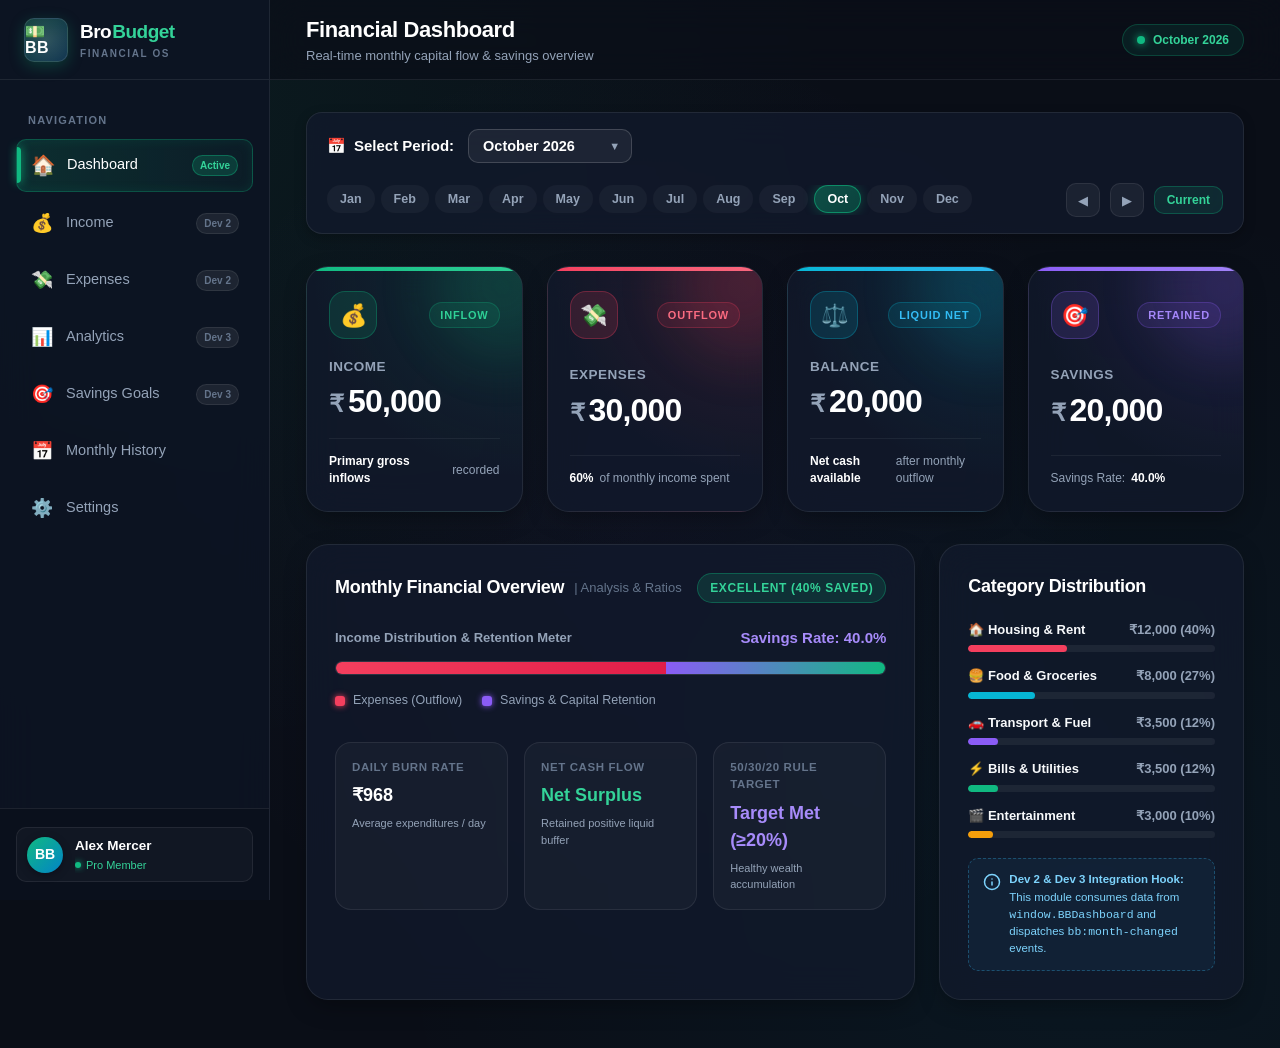
==== index.html @ 596a4ca4 "build BroBudget" ====
<!DOCTYPE html>
<html lang="en">
<head>
  <meta charset="UTF-8">
  <meta name="viewport" content="width=device-width, initial-scale=1.0">
  <meta name="description" content="BroBudget - Modern Personal Finance & Wealth Management Dashboard. Track income, expenditures, balance, and savings with elegance.">
  <title>BroBudget | Financial Dashboard & Overview</title>

  <!-- Favicon / App Icon -->
  <link rel="icon" type="image/svg+xml" href="assets/logo/bb-icon.svg">

  <!-- Core Dashboard Stylesheet -->
  <link rel="stylesheet" href="css/dashboard.css">
</head>
<body>

  <!-- Root Application Container -->
  <div class="bb-dashboard-app-container">

    <!-- Mobile Drawer Backdrop -->
    <div id="bb-sidebar-backdrop" class="bb-sidebar-backdrop" aria-hidden="true"></div>

    <!-- ====================================================================
         1. SIDEBAR NAVIGATION COMPONENT (bb-sidebar-)
         ==================================================================== -->
    <aside id="bb-sidebar" class="bb-sidebar-aside" aria-label="Main Navigation">
      
      <!-- Brand Header -->
      <div class="bb-sidebar-brand-header">
        <a href="#dashboard" class="bb-sidebar-brand-link" aria-label="BroBudget Home">
          <div class="bb-sidebar-brand-emblem">
            <span class="bb-sidebar-brand-icon-text">💵 BB</span>
          </div>
          <div class="bb-sidebar-brand-meta">
            <div class="bb-sidebar-brand-title">Bro<span>Budget</span></div>
            <div class="bb-sidebar-brand-subtitle">Financial OS</div>
          </div>
        </a>
      </div>

      <!-- Navigation Links -->
      <nav class="bb-sidebar-nav-container">
        <div class="bb-sidebar-nav-label">Navigation</div>
        
        <!-- 1. Dashboard (Active - Developer 1) -->
        <a href="#dashboard" class="bb-sidebar-nav-item bb-sidebar-active" aria-current="page">
          <div class="bb-sidebar-nav-item-left">
            <span class="bb-sidebar-nav-icon" aria-hidden="true">🏠</span>
            <span class="bb-sidebar-nav-text">Dashboard</span>
          </div>
          <span class="bb-sidebar-badge" style="background: rgba(16,185,129,0.2); color: #34d399; border-color: rgba(16,185,129,0.4);">Active</span>
        </a>

        <!-- 2. Income (Placeholder - Dev 2 Module) -->
        <a href="#income" class="bb-sidebar-nav-item" data-bb-module="Income Tracker" data-bb-dev="Developer 2">
          <div class="bb-sidebar-nav-item-left">
            <span class="bb-sidebar-nav-icon" aria-hidden="true">💰</span>
            <span class="bb-sidebar-nav-text">Income</span>
          </div>
          <span class="bb-sidebar-badge">Dev 2</span>
        </a>

        <!-- 3. Expenses (Placeholder - Dev 2 Module) -->
        <a href="#expenses" class="bb-sidebar-nav-item" data-bb-module="Expense Entry" data-bb-dev="Developer 2">
          <div class="bb-sidebar-nav-item-left">
            <span class="bb-sidebar-nav-icon" aria-hidden="true">💸</span>
            <span class="bb-sidebar-nav-text">Expenses</span>
          </div>
          <span class="bb-sidebar-badge">Dev 2</span>
        </a>

        <!-- 4. Analytics (Placeholder - Dev 3 Module) -->
        <a href="#analytics" class="bb-sidebar-nav-item" data-bb-module="Advanced Analytics" data-bb-dev="Developer 3">
          <div class="bb-sidebar-nav-item-left">
            <span class="bb-sidebar-nav-icon" aria-hidden="true">📊</span>
            <span class="bb-sidebar-nav-text">Analytics</span>
          </div>
          <span class="bb-sidebar-badge">Dev 3</span>
        </a>

        <!-- 5. Savings Goals (Placeholder - Dev 3 Module) -->
        <a href="#goals" class="bb-sidebar-nav-item" data-bb-module="Savings Goals" data-bb-dev="Developer 3">
          <div class="bb-sidebar-nav-item-left">
            <span class="bb-sidebar-nav-icon" aria-hidden="true">🎯</span>
            <span class="bb-sidebar-nav-text">Savings Goals</span>
          </div>
          <span class="bb-sidebar-badge">Dev 3</span>
        </a>

        <!-- 6. Monthly History (Placeholder) -->
        <a href="#history" class="bb-sidebar-nav-item" data-bb-module="Monthly History" data-bb-dev="BroBudget Core">
          <div class="bb-sidebar-nav-item-left">
            <span class="bb-sidebar-nav-icon" aria-hidden="true">📅</span>
            <span class="bb-sidebar-nav-text">Monthly History</span>
          </div>
        </a>

        <!-- 7. Settings (Placeholder) -->
        <a href="#settings" class="bb-sidebar-nav-item" data-bb-module="App Settings" data-bb-dev="BroBudget Core">
          <div class="bb-sidebar-nav-item-left">
            <span class="bb-sidebar-nav-icon" aria-hidden="true">⚙️</span>
            <span class="bb-sidebar-nav-text">Settings</span>
          </div>
        </a>
      </nav>

      <!-- Sidebar User Profile Footer -->
      <div class="bb-sidebar-footer">
        <div class="bb-sidebar-user-card">
          <div class="bb-sidebar-avatar" aria-hidden="true">BB</div>
          <div class="bb-sidebar-user-info">
            <span class="bb-sidebar-user-name">Alex Mercer</span>
            <span class="bb-sidebar-user-status">
              <span class="bb-sidebar-user-status-dot"></span>
              Pro Member
            </span>
          </div>
        </div>
      </div>
    </aside>

    <!-- ====================================================================
         2. MAIN DASHBOARD WRAPPER (bb-dashboard-)
         ==================================================================== -->
    <div class="bb-dashboard-main-wrapper">

      <!-- Top Header Bar -->
      <header class="bb-dashboard-header">
        <div class="bb-dashboard-header-left">
          <!-- Mobile Toggle Button -->
          <button id="bb-sidebar-toggle" type="button" class="bb-dashboard-menu-btn" aria-label="Toggle Navigation Sidebar">
            ☰
          </button>
          <div class="bb-dashboard-header-title-box">
            <h1>Financial Dashboard</h1>
            <p>Real-time monthly capital flow & savings overview</p>
          </div>
        </div>

        <div class="bb-dashboard-header-right">
          <!-- Real-time Live Badge -->
          <div class="bb-dashboard-header-badge">
            <span class="bb-dashboard-pulse-dot" aria-hidden="true"></span>
            <span id="bb-current-month-label">October 2026</span>
          </div>
        </div>
      </header>

      <!-- Main Content Container -->
      <main class="bb-dashboard-content">

        <!-- ================================================================
             3. MONTH SELECTOR BAR (bb-month-)
             ================================================================ -->
        <section class="bb-month-bar-card" aria-label="Month Selection">
          
          <div class="bb-month-selector-left">
            <div class="bb-month-selector-title">
              <span>📅</span>
              <span>Select Period:</span>
            </div>

            <!-- Standard Semantic Dropdown -->
            <div class="bb-month-dropdown-wrapper">
              <select id="bb-month-select-dropdown" class="bb-month-dropdown" aria-label="Select Financial Month">
                <!-- Populated dynamically by bbDashboardSetupMonthSelector -->
              </select>
              <span class="bb-month-dropdown-arrow" aria-hidden="true">▼</span>
            </div>
          </div>

          <!-- Quick Navigation Month Pills Carousel -->
          <div id="bb-month-pills-container" class="bb-month-pills-list" role="tablist" aria-label="Months of the year">
            <!-- Populated dynamically by bbDashboardSetupMonthSelector -->
          </div>

          <!-- Month Step Navigation Buttons -->
          <div class="bb-month-selector-right">
            <button id="bb-btn-prev-month" type="button" class="bb-month-btn-nav" title="Previous Month" aria-label="Previous Month">
              ◀
            </button>
            <button id="bb-btn-next-month" type="button" class="bb-month-btn-nav" title="Next Month" aria-label="Next Month">
              ▶
            </button>
            <button id="bb-btn-today-month" type="button" class="bb-month-btn-current">
              Current
            </button>
          </div>
        </section>

        <!-- ================================================================
             4. FOUR FINANCIAL SUMMARY CARDS (bb-summary-)
             ================================================================ -->
        <section class="bb-summary-grid" aria-label="Financial Summary Cards">
          
          <!-- Card 1: Income -->
          <article class="bb-summary-card bb-summary-card-income bb-animate-fade-in" aria-labelledby="card-title-income">
            <div class="bb-summary-card-header">
              <div class="bb-summary-icon-box" aria-hidden="true">
                💰
              </div>
              <span class="bb-summary-tag bb-summary-tag-income">Inflow</span>
            </div>
            <div class="bb-summary-card-body">
              <div id="card-title-income" class="bb-summary-label">Income</div>
              <div class="bb-summary-amount-wrapper">
                <span class="bb-summary-currency">₹</span>
                <span id="bb-amount-income" class="bb-summary-amount">0</span>
              </div>
            </div>
            <div class="bb-summary-card-footer">
              <div id="bb-desc-income" class="bb-summary-desc">
                <strong>Primary gross inflows</strong> recorded
              </div>
            </div>
          </article>

          <!-- Card 2: Expenses -->
          <article class="bb-summary-card bb-summary-card-expense bb-animate-fade-in" aria-labelledby="card-title-expenses">
            <div class="bb-summary-card-header">
              <div class="bb-summary-icon-box" aria-hidden="true">
                💸
              </div>
              <span class="bb-summary-tag bb-summary-tag-expense">Outflow</span>
            </div>
            <div class="bb-summary-card-body">
              <div id="card-title-expenses" class="bb-summary-label">Expenses</div>
              <div class="bb-summary-amount-wrapper">
                <span class="bb-summary-currency">₹</span>
                <span id="bb-amount-expenses" class="bb-summary-amount">0</span>
              </div>
            </div>
            <div class="bb-summary-card-footer">
              <div id="bb-desc-expenses" class="bb-summary-desc">
                <strong>60%</strong> of monthly income spent
              </div>
            </div>
          </article>

          <!-- Card 3: Balance -->
          <article class="bb-summary-card bb-summary-card-balance bb-animate-fade-in" aria-labelledby="card-title-balance">
            <div class="bb-summary-card-header">
              <div class="bb-summary-icon-box" aria-hidden="true">
                ⚖️
              </div>
              <span class="bb-summary-tag bb-summary-tag-balance">Liquid Net</span>
            </div>
            <div class="bb-summary-card-body">
              <div id="card-title-balance" class="bb-summary-label">Balance</div>
              <div class="bb-summary-amount-wrapper">
                <span id="bb-currency-balance" class="bb-summary-currency">₹</span>
                <span id="bb-amount-balance" class="bb-summary-amount">0</span>
              </div>
            </div>
            <div class="bb-summary-card-footer">
              <div id="bb-desc-balance" class="bb-summary-desc">
                <strong>Net cash available</strong> after monthly outflow
              </div>
            </div>
          </article>

          <!-- Card 4: Savings -->
          <article class="bb-summary-card bb-summary-card-savings bb-animate-fade-in" aria-labelledby="card-title-savings">
            <div class="bb-summary-card-header">
              <div class="bb-summary-icon-box" aria-hidden="true">
                🎯
              </div>
              <span class="bb-summary-tag bb-summary-tag-savings">Retained</span>
            </div>
            <div class="bb-summary-card-body">
              <div id="card-title-savings" class="bb-summary-label">Savings</div>
              <div class="bb-summary-amount-wrapper">
                <span class="bb-summary-currency">₹</span>
                <span id="bb-amount-savings" class="bb-summary-amount">0</span>
              </div>
            </div>
            <div class="bb-summary-card-footer">
              <div id="bb-desc-savings" class="bb-summary-desc">
                Savings Rate: <strong>40.0%</strong>
              </div>
            </div>
          </article>

        </section>

        <!-- ================================================================
             5. MONTHLY FINANCIAL OVERVIEW SECTION (bb-dashboard-overview)
             ================================================================ -->
        <section class="bb-dashboard-overview-container" aria-label="Monthly Financial Overview">
          
          <!-- Primary Overview Card: Cash Flow & Health Ratio -->
          <article class="bb-dashboard-overview-card">
            
            <div class="bb-dashboard-card-title-row">
              <div class="bb-dashboard-card-heading">
                <h2>Monthly Financial Overview</h2>
                <span>| Analysis & Ratios</span>
              </div>
              <div id="bb-overview-health-badge" class="bb-dashboard-health-badge bb-health-excellent">
                Excellent (40% Saved)
              </div>
            </div>

            <!-- Multi-segment Allocation Progress -->
            <div class="bb-overview-ratio-section">
              <div class="bb-overview-ratio-header">
                <span class="bb-overview-ratio-title">Income Distribution & Retention Meter</span>
                <span class="bb-overview-savings-rate-tag">
                  Savings Rate: <span id="bb-overview-savings-rate">40.0%</span>
                </span>
              </div>

              <!-- Multi-segment visual bar -->
              <div class="bb-overview-progress-bar" role="progressbar" aria-label="Income allocation meter" aria-valuemin="0" aria-valuemax="100">
                <div id="bb-overview-bar-expense" class="bb-overview-bar-expense" style="width: 60%;" title="Expenses"></div>
                <div id="bb-overview-bar-savings" class="bb-overview-bar-savings" style="width: 40%;" title="Savings"></div>
              </div>

              <div class="bb-overview-ratio-legend">
                <div class="bb-overview-legend-item">
                  <span class="bb-overview-legend-color bb-color-exp"></span>
                  <span>Expenses (Outflow)</span>
                </div>
                <div class="bb-overview-legend-item">
                  <span class="bb-overview-legend-color bb-color-sav"></span>
                  <span>Savings & Capital Retention</span>
                </div>
              </div>
            </div>

            <!-- Three Financial Key Metrics Sub-grid -->
            <div class="bb-overview-metrics-grid">
              
              <div class="bb-overview-sub-metric">
                <div class="bb-overview-sub-label">Daily Burn Rate</div>
                <div id="bb-sub-daily-spend" class="bb-overview-sub-value">₹1,000</div>
                <div class="bb-overview-sub-desc">Average expenditures / day</div>
              </div>

              <div class="bb-overview-sub-metric">
                <div class="bb-overview-sub-label">Net Cash Flow</div>
                <div id="bb-sub-net-status" class="bb-overview-sub-value" style="color: var(--bb-color-income-light);">Net Surplus</div>
                <div id="bb-sub-net-desc" class="bb-overview-sub-desc">Retained positive liquid buffer</div>
              </div>

              <div class="bb-overview-sub-metric">
                <div class="bb-overview-sub-label">50/30/20 Rule Target</div>
                <div id="bb-sub-rule-status" class="bb-overview-sub-value" style="color: var(--bb-color-savings-light);">Target Met (≥20%)</div>
                <div class="bb-overview-sub-desc">Healthy wealth accumulation</div>
              </div>

            </div>

          </article>

          <!-- Secondary Overview Card: Category Preview Distribution -->
          <article class="bb-dashboard-secondary-card">
            
            <div class="bb-dashboard-card-title-row">
              <div class="bb-dashboard-card-heading">
                <h2>Category Distribution</h2>
              </div>
            </div>

            <!-- Category Distribution Bars -->
            <div id="bb-category-list" class="bb-dashboard-cat-list">
              <!-- Dynamically populated by bbDashboardRenderCategories -->
            </div>

            <!-- Developer 2 & 3 Integration Callout -->
            <div class="bb-dashboard-dev-integration-note">
              <svg width="18" height="18" viewBox="0 0 24 24" fill="none" stroke="currentColor" stroke-width="2" stroke-linecap="round" stroke-linejoin="round" aria-hidden="true">
                <circle cx="12" cy="12" r="10"></circle>
                <line x1="12" y1="16" x2="12" y2="12"></line>
                <line x1="12" y1="8" x2="12.01" y2="8"></line>
              </svg>
              <span>
                <strong>Dev 2 &amp; Dev 3 Integration Hook:</strong> This module consumes data from <code>window.BBDashboard</code> and dispatches <code>bb:month-changed</code> events.
              </span>
            </div>

          </article>

        </section>

      </main>

    </div>

  </div>

  <!-- Main JavaScript File -->
  <script src="js/dashboard.js"></script>

</body>
</html>
---- css/dashboard.css ----
/* ==========================================================================
   BroBudget - Dashboard & Financial Overview Styles
   Developer 1 Module
   Class Prefix: bb-dashboard-, bb-summary-, bb-sidebar-, bb-
   ========================================================================== */

/* --------------------------------------------------------------------------
   1. CSS Reset & Variables
   -------------------------------------------------------------------------- */
:root {
  /* Brand Color Palette */
  --bb-color-bg-primary: #0a0e17;
  --bb-color-bg-secondary: #0f172a;
  --bb-color-bg-surface: rgba(18, 26, 44, 0.75);
  --bb-color-bg-surface-elevated: rgba(28, 38, 64, 0.85);
  --bb-color-bg-card-hover: rgba(33, 45, 75, 0.9);
  --bb-color-border-subtle: rgba(255, 255, 255, 0.08);
  --bb-color-border-highlight: rgba(255, 255, 255, 0.16);

  /* Financial Accent Palettes */
  --bb-color-income: #10b981;
  --bb-color-income-light: #34d399;
  --bb-color-income-dark: #059669;
  --bb-grad-income: linear-gradient(135deg, rgba(16, 185, 129, 0.22) 0%, rgba(5, 150, 105, 0.08) 100%);
  --bb-glow-income: 0 10px 30px -10px rgba(16, 185, 129, 0.45);

  --bb-color-expense: #f43f5e;
  --bb-color-expense-light: #fb7185;
  --bb-color-expense-dark: #e11d48;
  --bb-grad-expense: linear-gradient(135deg, rgba(244, 63, 94, 0.22) 0%, rgba(225, 29, 72, 0.08) 100%);
  --bb-glow-expense: 0 10px 30px -10px rgba(244, 63, 94, 0.45);

  --bb-color-balance: #06b6d4;
  --bb-color-balance-light: #38bdf8;
  --bb-color-balance-dark: #0284c7;
  --bb-grad-balance: linear-gradient(135deg, rgba(6, 182, 212, 0.22) 0%, rgba(37, 99, 235, 0.08) 100%);
  --bb-glow-balance: 0 10px 30px -10px rgba(6, 182, 212, 0.45);

  --bb-color-savings: #8b5cf6;
  --bb-color-savings-light: #a78bfa;
  --bb-color-savings-dark: #7c3aed;
  --bb-grad-savings: linear-gradient(135deg, rgba(139, 92, 246, 0.22) 0%, rgba(99, 102, 241, 0.08) 100%);
  --bb-glow-savings: 0 10px 30px -10px rgba(139, 92, 246, 0.45);

  /* Neutral Text Shades */
  --bb-text-primary: #f8fafc;
  --bb-text-secondary: #94a3b8;
  --bb-text-muted: #64748b;
  --bb-text-inverse: #0f172a;

  /* Typography */
  --bb-font-sans: 'Inter', -apple-system, BlinkMacSystemFont, 'Segoe UI', Roboto, Helvetica, Arial, sans-serif;

  /* Shadows & Glassmorphism */
  --bb-glass-blur: blur(18px);
  --bb-shadow-sm: 0 4px 12px rgba(0, 0, 0, 0.25);
  --bb-shadow-md: 0 8px 24px -4px rgba(0, 0, 0, 0.35);
  --bb-shadow-lg: 0 16px 36px -6px rgba(0, 0, 0, 0.5);
  --bb-shadow-inset: inset 0 1px 0 rgba(255, 255, 255, 0.1);

  /* Layout Constants */
  --bb-sidebar-width: 270px;
  --bb-sidebar-collapsed-width: 80px;
  --bb-header-height: 80px;
  --bb-radius-sm: 10px;
  --bb-radius-md: 16px;
  --bb-radius-lg: 22px;
  --bb-radius-full: 9999px;

  /* Transitions */
  --bb-transition-fast: 0.18s cubic-bezier(0.4, 0, 0.2, 1);
  --bb-transition-normal: 0.3s cubic-bezier(0.4, 0, 0.2, 1);
  --bb-transition-smooth: 0.45s cubic-bezier(0.16, 1, 0.3, 1);
}

*, *::before, *::after {
  box-sizing: border-box;
  margin: 0;
  padding: 0;
}

html, body {
  width: 100%;
  min-height: 100vh;
  background-color: var(--bb-color-bg-primary);
  color: var(--bb-text-primary);
  font-family: var(--bb-font-sans);
  font-size: 15px;
  line-height: 1.5;
  -webkit-font-smoothing: antialiased;
  -moz-osx-font-smoothing: grayscale;
  overflow-x: hidden;
}

button {
  font-family: inherit;
  cursor: pointer;
  border: none;
  background: none;
  color: inherit;
  outline: none;
}

button:focus-visible,
select:focus-visible,
a:focus-visible {
  outline: 2px solid var(--bb-color-income-light);
  outline-offset: 3px;
}

a {
  color: inherit;
  text-decoration: none;
}

ul {
  list-style: none;
}

/* --------------------------------------------------------------------------
   2. App Layout Container
   -------------------------------------------------------------------------- */
.bb-dashboard-app-container {
  display: flex;
  min-height: 100vh;
  width: 100%;
  position: relative;
  background: 
    radial-gradient(circle at 15% 10%, rgba(16, 185, 129, 0.07) 0%, transparent 45%),
    radial-gradient(circle at 85% 85%, rgba(6, 182, 212, 0.06) 0%, transparent 50%),
    radial-gradient(circle at 50% 50%, rgba(139, 92, 246, 0.04) 0%, transparent 60%),
    var(--bb-color-bg-primary);
}

/* --------------------------------------------------------------------------
   3. Sidebar Navigation Component (bb-sidebar-)
   -------------------------------------------------------------------------- */
.bb-sidebar-aside {
  width: var(--bb-sidebar-width);
  min-height: 100vh;
  background: rgba(13, 20, 36, 0.85);
  backdrop-filter: var(--bb-glass-blur);
  -webkit-backdrop-filter: var(--bb-glass-blur);
  border-right: 1px solid var(--bb-color-border-subtle);
  display: flex;
  flex-direction: column;
  position: fixed;
  top: 0;
  left: 0;
  bottom: 0;
  z-index: 100;
  transition: transform var(--bb-transition-normal), width var(--bb-transition-normal);
}

/* Sidebar Brand Header */
.bb-sidebar-brand-header {
  height: var(--bb-header-height);
  padding: 0 24px;
  display: flex;
  align-items: center;
  justify-content: space-between;
  border-bottom: 1px solid var(--bb-color-border-subtle);
}

.bb-sidebar-brand-link {
  display: flex;
  align-items: center;
  gap: 12px;
  user-select: none;
}

.bb-sidebar-brand-emblem {
  width: 44px;
  height: 44px;
  border-radius: var(--bb-radius-sm);
  background: linear-gradient(135deg, rgba(16, 185, 129, 0.25) 0%, rgba(2, 132, 199, 0.25) 100%);
  border: 1px solid rgba(255, 255, 255, 0.15);
  box-shadow: 0 4px 15px rgba(16, 185, 129, 0.25);
  display: flex;
  align-items: center;
  justify-content: center;
  flex-shrink: 0;
  position: relative;
  overflow: hidden;
  transition: transform var(--bb-transition-fast), box-shadow var(--bb-transition-fast);
}

.bb-sidebar-brand-emblem::after {
  content: '';
  position: absolute;
  top: -50%;
  left: -50%;
  width: 200%;
  height: 200%;
  background: radial-gradient(circle, rgba(255, 255, 255, 0.25) 0%, transparent 60%);
  opacity: 0.6;
  pointer-events: none;
}

.bb-sidebar-brand-link:hover .bb-sidebar-brand-emblem {
  transform: translateY(-1px) scale(1.03);
  box-shadow: 0 6px 20px rgba(16, 185, 129, 0.4);
}

.bb-sidebar-brand-icon-text {
  font-size: 16px;
  line-height: 1;
  display: flex;
  align-items: center;
  gap: 3px;
  font-weight: 900;
  letter-spacing: 0.5px;
  color: #ffffff;
}

.bb-sidebar-brand-meta {
  display: flex;
  flex-direction: column;
}

.bb-sidebar-brand-title {
  font-size: 19px;
  font-weight: 800;
  letter-spacing: -0.5px;
  color: #ffffff;
  display: flex;
  align-items: center;
}

.bb-sidebar-brand-title span {
  color: var(--bb-color-income-light);
  margin-left: 1px;
}

.bb-sidebar-brand-subtitle {
  font-size: 10px;
  font-weight: 600;
  text-transform: uppercase;
  letter-spacing: 1.6px;
  color: var(--bb-text-muted);
}

/* Sidebar Nav Body */
.bb-sidebar-nav-container {
  flex: 1;
  padding: 24px 16px;
  overflow-y: auto;
  display: flex;
  flex-direction: column;
  gap: 6px;
}

.bb-sidebar-nav-label {
  font-size: 11px;
  font-weight: 700;
  text-transform: uppercase;
  letter-spacing: 1.2px;
  color: var(--bb-text-muted);
  padding: 8px 12px 4px 12px;
}

.bb-sidebar-nav-item {
  width: 100%;
  display: flex;
  align-items: center;
  justify-content: space-between;
  padding: 12px 14px;
  border-radius: var(--bb-radius-sm);
  color: var(--bb-text-secondary);
  font-weight: 500;
  font-size: 14.5px;
  transition: all var(--bb-transition-fast);
  position: relative;
  user-select: none;
}

.bb-sidebar-nav-item-left {
  display: flex;
  align-items: center;
  gap: 12px;
}

.bb-sidebar-nav-icon {
  font-size: 18px;
  width: 24px;
  text-align: center;
  display: inline-flex;
  align-items: center;
  justify-content: center;
  transition: transform var(--bb-transition-fast);
}

.bb-sidebar-nav-text {
  font-weight: 500;
}

/* Active State for Developer 1 Module (Dashboard) */
.bb-sidebar-nav-item.bb-sidebar-active {
  background: linear-gradient(90deg, rgba(16, 185, 129, 0.16) 0%, rgba(16, 185, 129, 0.05) 100%);
  color: #ffffff;
  font-weight: 600;
  border: 1px solid rgba(16, 185, 129, 0.3);
  box-shadow: inset 0 0 12px rgba(16, 185, 129, 0.1);
}

.bb-sidebar-nav-item.bb-sidebar-active::before {
  content: '';
  position: absolute;
  left: 0;
  top: 15%;
  height: 70%;
  width: 3.5px;
  border-radius: 0 4px 4px 0;
  background: var(--bb-color-income);
  box-shadow: 0 0 10px var(--bb-color-income);
}

.bb-sidebar-nav-item.bb-sidebar-active .bb-sidebar-nav-icon {
  transform: scale(1.1);
}

/* Hover State for Nav Items */
.bb-sidebar-nav-item:not(.bb-sidebar-active):hover {
  background: rgba(255, 255, 255, 0.05);
  color: var(--bb-text-primary);
  transform: translateX(3px);
}

.bb-sidebar-nav-item:not(.bb-sidebar-active):hover .bb-sidebar-nav-icon {
  transform: scale(1.12);
}

/* Integration Badges for Dev 2 & 3 Placeholders */
.bb-sidebar-badge {
  font-size: 10px;
  font-weight: 600;
  padding: 2px 7px;
  border-radius: var(--bb-radius-full);
  background: rgba(255, 255, 255, 0.07);
  color: var(--bb-text-muted);
  border: 1px solid var(--bb-color-border-subtle);
  transition: all var(--bb-transition-fast);
}

.bb-sidebar-nav-item:hover .bb-sidebar-badge {
  background: rgba(16, 185, 129, 0.12);
  color: var(--bb-color-income-light);
  border-color: rgba(16, 185, 129, 0.25);
}

/* Sidebar Footer Profile Card */
.bb-sidebar-footer {
  padding: 18px 16px;
  border-top: 1px solid var(--bb-color-border-subtle);
  background: rgba(10, 14, 25, 0.5);
}

.bb-sidebar-user-card {
  display: flex;
  align-items: center;
  gap: 12px;
  padding: 8px 10px;
  border-radius: var(--bb-radius-sm);
  background: rgba(255, 255, 255, 0.03);
  border: 1px solid var(--bb-color-border-subtle);
}

.bb-sidebar-avatar {
  width: 36px;
  height: 36px;
  border-radius: var(--bb-radius-full);
  background: linear-gradient(135deg, #10b981 0%, #0284c7 100%);
  display: flex;
  align-items: center;
  justify-content: center;
  font-weight: 700;
  font-size: 14px;
  color: #ffffff;
  box-shadow: 0 2px 8px rgba(0, 0, 0, 0.3);
}

.bb-sidebar-user-info {
  display: flex;
  flex-direction: column;
  overflow: hidden;
}

.bb-sidebar-user-name {
  font-size: 13.5px;
  font-weight: 600;
  color: #ffffff;
  white-space: nowrap;
  overflow: hidden;
  text-overflow: ellipsis;
}

.bb-sidebar-user-status {
  font-size: 11px;
  color: var(--bb-color-income-light);
  display: flex;
  align-items: center;
  gap: 5px;
}

.bb-sidebar-user-status-dot {
  width: 6px;
  height: 6px;
  border-radius: 50%;
  background-color: var(--bb-color-income);
  box-shadow: 0 0 6px var(--bb-color-income);
}

/* Sidebar Backdrop on Mobile */
.bb-sidebar-backdrop {
  display: none;
  position: fixed;
  inset: 0;
  background: rgba(0, 0, 0, 0.65);
  backdrop-filter: blur(4px);
  -webkit-backdrop-filter: blur(4px);
  z-index: 99;
  opacity: 0;
  transition: opacity var(--bb-transition-normal);
}

.bb-sidebar-backdrop.bb-sidebar-backdrop-active {
  display: block;
  opacity: 1;
}

/* --------------------------------------------------------------------------
   4. Main Content Area (bb-dashboard-)
   -------------------------------------------------------------------------- */
.bb-dashboard-main-wrapper {
  flex: 1;
  margin-left: var(--bb-sidebar-width);
  min-height: 100vh;
  display: flex;
  flex-direction: column;
  position: relative;
  transition: margin-left var(--bb-transition-normal);
}

/* Header Top Bar */
.bb-dashboard-header {
  height: var(--bb-header-height);
  padding: 0 36px;
  display: flex;
  align-items: center;
  justify-content: space-between;
  background: rgba(11, 15, 25, 0.7);
  backdrop-filter: var(--bb-glass-blur);
  -webkit-backdrop-filter: var(--bb-glass-blur);
  border-bottom: 1px solid var(--bb-color-border-subtle);
  position: sticky;
  top: 0;
  z-index: 90;
}

.bb-dashboard-header-left {
  display: flex;
  align-items: center;
  gap: 16px;
}

/* Mobile Hamburger Toggle */
.bb-dashboard-menu-btn {
  display: none;
  width: 42px;
  height: 42px;
  border-radius: var(--bb-radius-sm);
  background: rgba(255, 255, 255, 0.05);
  border: 1px solid var(--bb-color-border-subtle);
  color: var(--bb-text-primary);
  font-size: 20px;
  align-items: center;
  justify-content: center;
  transition: background var(--bb-transition-fast);
}

.bb-dashboard-menu-btn:hover {
  background: rgba(255, 255, 255, 0.1);
}

.bb-dashboard-header-title-box h1 {
  font-size: 22px;
  font-weight: 800;
  color: #ffffff;
  letter-spacing: -0.4px;
}

.bb-dashboard-header-title-box p {
  font-size: 13px;
  color: var(--bb-text-secondary);
}

.bb-dashboard-header-right {
  display: flex;
  align-items: center;
  gap: 16px;
}

/* Quick Action / Status Badge in Header */
.bb-dashboard-header-badge {
  display: inline-flex;
  align-items: center;
  gap: 8px;
  padding: 6px 14px;
  border-radius: var(--bb-radius-full);
  background: rgba(16, 185, 129, 0.1);
  border: 1px solid rgba(16, 185, 129, 0.25);
  color: var(--bb-color-income-light);
  font-size: 12px;
  font-weight: 600;
}

.bb-dashboard-pulse-dot {
  width: 8px;
  height: 8px;
  border-radius: 50%;
  background: var(--bb-color-income);
  box-shadow: 0 0 8px var(--bb-color-income);
  animation: bbPulse 2s infinite;
}

@keyframes bbPulse {
  0% { transform: scale(0.95); box-shadow: 0 0 0 0 rgba(16, 185, 129, 0.7); }
  70% { transform: scale(1.1); box-shadow: 0 0 0 6px rgba(16, 185, 129, 0); }
  100% { transform: scale(0.95); box-shadow: 0 0 0 0 rgba(16, 185, 129, 0); }
}

/* --------------------------------------------------------------------------
   5. Dashboard Main Content & Sections
   -------------------------------------------------------------------------- */
.bb-dashboard-content {
  flex: 1;
  padding: 32px 36px 48px 36px;
  display: flex;
  flex-direction: column;
  gap: 32px;
  max-width: 1440px;
  width: 100%;
  margin: 0 auto;
}

/* --------------------------------------------------------------------------
   6. Month Selector Bar (bb-month-)
   -------------------------------------------------------------------------- */
.bb-month-bar-card {
  background: var(--bb-color-bg-surface);
  backdrop-filter: var(--bb-glass-blur);
  -webkit-backdrop-filter: var(--bb-glass-blur);
  border: 1px solid var(--bb-color-border-subtle);
  border-radius: var(--bb-radius-md);
  padding: 16px 20px;
  box-shadow: var(--bb-shadow-sm);
  display: flex;
  align-items: center;
  justify-content: space-between;
  gap: 20px;
  flex-wrap: wrap;
}

.bb-month-selector-left {
  display: flex;
  align-items: center;
  gap: 14px;
}

.bb-month-selector-title {
  display: flex;
  align-items: center;
  gap: 8px;
  font-size: 15px;
  font-weight: 700;
  color: #ffffff;
}

.bb-month-dropdown-wrapper {
  position: relative;
  display: inline-flex;
  align-items: center;
}

.bb-month-dropdown {
  appearance: none;
  -webkit-appearance: none;
  background: rgba(255, 255, 255, 0.06);
  border: 1px solid var(--bb-color-border-highlight);
  border-radius: var(--bb-radius-sm);
  color: #ffffff;
  font-size: 14.5px;
  font-weight: 600;
  padding: 8px 36px 8px 14px;
  cursor: pointer;
  transition: all var(--bb-transition-fast);
}

.bb-month-dropdown:hover {
  background: rgba(255, 255, 255, 0.1);
  border-color: rgba(255, 255, 255, 0.3);
}

.bb-month-dropdown-arrow {
  position: absolute;
  right: 12px;
  pointer-events: none;
  font-size: 11px;
  color: var(--bb-text-secondary);
}

/* Month Pills Carousel / Quick Nav */
.bb-month-pills-list {
  display: flex;
  align-items: center;
  gap: 6px;
  overflow-x: auto;
  padding-bottom: 2px;
  scrollbar-width: none; /* Firefox */
}

.bb-month-pills-list::-webkit-scrollbar {
  display: none; /* Chrome, Safari, Edge */
}

.bb-month-pill-btn {
  padding: 6px 12px;
  border-radius: var(--bb-radius-full);
  font-size: 12.5px;
  font-weight: 600;
  color: var(--bb-text-secondary);
  background: rgba(255, 255, 255, 0.04);
  border: 1px solid transparent;
  transition: all var(--bb-transition-fast);
  white-space: nowrap;
}

.bb-month-pill-btn:hover {
  color: #ffffff;
  background: rgba(255, 255, 255, 0.08);
}

.bb-month-pill-btn.bb-month-pill-active {
  color: #ffffff;
  background: linear-gradient(135deg, rgba(16, 185, 129, 0.35) 0%, rgba(5, 150, 105, 0.35) 100%);
  border-color: rgba(16, 185, 129, 0.6);
  box-shadow: 0 0 12px rgba(16, 185, 129, 0.3);
}

.bb-month-selector-right {
  display: flex;
  align-items: center;
  gap: 10px;
}

.bb-month-btn-nav {
  width: 34px;
  height: 34px;
  border-radius: var(--bb-radius-sm);
  background: rgba(255, 255, 255, 0.05);
  border: 1px solid var(--bb-color-border-subtle);
  color: var(--bb-text-secondary);
  display: flex;
  align-items: center;
  justify-content: center;
  font-size: 13px;
  transition: all var(--bb-transition-fast);
}

.bb-month-btn-nav:hover {
  color: #ffffff;
  background: rgba(255, 255, 255, 0.12);
  border-color: var(--bb-color-border-highlight);
}

.bb-month-btn-current {
  padding: 6px 12px;
  font-size: 12px;
  font-weight: 600;
  border-radius: var(--bb-radius-sm);
  background: rgba(16, 185, 129, 0.12);
  border: 1px solid rgba(16, 185, 129, 0.3);
  color: var(--bb-color-income-light);
  transition: all var(--bb-transition-fast);
}

.bb-month-btn-current:hover {
  background: rgba(16, 185, 129, 0.22);
}

/* --------------------------------------------------------------------------
   7. Financial Summary Cards Grid (bb-summary-)
   -------------------------------------------------------------------------- */
.bb-summary-grid {
  display: grid;
  grid-template-columns: repeat(4, 1fr);
  gap: 24px;
}

/* Card Base */
.bb-summary-card {
  position: relative;
  background: var(--bb-color-bg-surface);
  backdrop-filter: var(--bb-glass-blur);
  -webkit-backdrop-filter: var(--bb-glass-blur);
  border: 1px solid var(--bb-color-border-subtle);
  border-radius: var(--bb-radius-lg);
  padding: 24px 22px;
  box-shadow: var(--bb-shadow-md);
  display: flex;
  flex-direction: column;
  justify-content: space-between;
  overflow: hidden;
  transition: transform var(--bb-transition-normal), box-shadow var(--bb-transition-normal), border-color var(--bb-transition-normal);
  cursor: default;
}

/* Ambient glow accent behind card */
.bb-summary-card::before {
  content: '';
  position: absolute;
  top: 0;
  left: 0;
  right: 0;
  height: 4px;
  background: transparent;
  transition: background var(--bb-transition-fast);
}

.bb-summary-card::after {
  content: '';
  position: absolute;
  top: -50px;
  right: -50px;
  width: 140px;
  height: 140px;
  border-radius: 50%;
  pointer-events: none;
  opacity: 0.15;
  filter: blur(30px);
  transition: opacity var(--bb-transition-normal), transform var(--bb-transition-normal);
}

/* Hover States for Cards */
.bb-summary-card:hover {
  transform: translateY(-6px);
  border-color: var(--bb-color-border-highlight);
}

.bb-summary-card:hover::after {
  opacity: 0.3;
  transform: scale(1.2);
}

/* 7.1 Income Card Variant */
.bb-summary-card-income {
  background: radial-gradient(circle at 100% 0%, rgba(16, 185, 129, 0.12) 0%, transparent 65%), var(--bb-color-bg-surface);
}
.bb-summary-card-income::before {
  background: linear-gradient(90deg, var(--bb-color-income), var(--bb-color-income-light));
}
.bb-summary-card-income::after {
  background: var(--bb-color-income);
}
.bb-summary-card-income:hover {
  box-shadow: var(--bb-glow-income), var(--bb-shadow-lg);
}

/* 7.2 Expense Card Variant */
.bb-summary-card-expense {
  background: radial-gradient(circle at 100% 0%, rgba(244, 63, 94, 0.12) 0%, transparent 65%), var(--bb-color-bg-surface);
}
.bb-summary-card-expense::before {
  background: linear-gradient(90deg, var(--bb-color-expense), var(--bb-color-expense-light));
}
.bb-summary-card-expense::after {
  background: var(--bb-color-expense);
}
.bb-summary-card-expense:hover {
  box-shadow: var(--bb-glow-expense), var(--bb-shadow-lg);
}

/* 7.3 Balance Card Variant */
.bb-summary-card-balance {
  background: radial-gradient(circle at 100% 0%, rgba(6, 182, 212, 0.12) 0%, transparent 65%), var(--bb-color-bg-surface);
}
.bb-summary-card-balance::before {
  background: linear-gradient(90deg, var(--bb-color-balance), var(--bb-color-balance-light));
}
.bb-summary-card-balance::after {
  background: var(--bb-color-balance);
}
.bb-summary-card-balance:hover {
  box-shadow: var(--bb-glow-balance), var(--bb-shadow-lg);
}

/* 7.4 Savings Card Variant */
.bb-summary-card-savings {
  background: radial-gradient(circle at 100% 0%, rgba(139, 92, 246, 0.12) 0%, transparent 65%), var(--bb-color-bg-surface);
}
.bb-summary-card-savings::before {
  background: linear-gradient(90deg, var(--bb-color-savings), var(--bb-color-savings-light));
}
.bb-summary-card-savings::after {
  background: var(--bb-color-savings);
}
.bb-summary-card-savings:hover {
  box-shadow: var(--bb-glow-savings), var(--bb-shadow-lg);
}

/* Card Header (Icon + Label + Meta Badge) */
.bb-summary-card-header {
  display: flex;
  align-items: center;
  justify-content: space-between;
  margin-bottom: 18px;
}

.bb-summary-icon-box {
  width: 48px;
  height: 48px;
  border-radius: var(--bb-radius-md);
  display: flex;
  align-items: center;
  justify-content: center;
  font-size: 22px;
  position: relative;
  transition: transform var(--bb-transition-fast);
}

.bb-summary-card:hover .bb-summary-icon-box {
  transform: scale(1.08) rotate(3deg);
}

.bb-summary-card-income .bb-summary-icon-box {
  background: rgba(16, 185, 129, 0.15);
  color: var(--bb-color-income-light);
  border: 1px solid rgba(16, 185, 129, 0.3);
}

.bb-summary-card-expense .bb-summary-icon-box {
  background: rgba(244, 63, 94, 0.15);
  color: var(--bb-color-expense-light);
  border: 1px solid rgba(244, 63, 94, 0.3);
}

.bb-summary-card-balance .bb-summary-icon-box {
  background: rgba(6, 182, 212, 0.15);
  color: var(--bb-color-balance-light);
  border: 1px solid rgba(6, 182, 212, 0.3);
}

.bb-summary-card-savings .bb-summary-icon-box {
  background: rgba(139, 92, 246, 0.15);
  color: var(--bb-color-savings-light);
  border: 1px solid rgba(139, 92, 246, 0.3);
}

.bb-summary-tag {
  font-size: 11px;
  font-weight: 700;
  text-transform: uppercase;
  letter-spacing: 0.8px;
  padding: 4px 10px;
  border-radius: var(--bb-radius-full);
  display: inline-flex;
  align-items: center;
  gap: 4px;
}

.bb-summary-tag-income {
  background: rgba(16, 185, 129, 0.12);
  color: var(--bb-color-income-light);
  border: 1px solid rgba(16, 185, 129, 0.25);
}

.bb-summary-tag-expense {
  background: rgba(244, 63, 94, 0.12);
  color: var(--bb-color-expense-light);
  border: 1px solid rgba(244, 63, 94, 0.25);
}

.bb-summary-tag-balance {
  background: rgba(6, 182, 212, 0.12);
  color: var(--bb-color-balance-light);
  border: 1px solid rgba(6, 182, 212, 0.25);
}

.bb-summary-tag-savings {
  background: rgba(139, 92, 246, 0.12);
  color: var(--bb-color-savings-light);
  border: 1px solid rgba(139, 92, 246, 0.25);
}

/* Card Body (Label + Amount) */
.bb-summary-card-body {
  margin-bottom: 16px;
}

.bb-summary-label {
  font-size: 13.5px;
  font-weight: 600;
  color: var(--bb-text-secondary);
  text-transform: uppercase;
  letter-spacing: 0.5px;
  margin-bottom: 6px;
}

.bb-summary-amount-wrapper {
  display: flex;
  align-items: baseline;
  gap: 4px;
}

.bb-summary-currency {
  font-size: 24px;
  font-weight: 800;
  color: var(--bb-text-secondary);
  font-variant-numeric: tabular-nums;
}

.bb-summary-amount {
  font-size: 32px;
  font-weight: 800;
  color: #ffffff;
  letter-spacing: -0.8px;
  font-variant-numeric: tabular-nums;
  line-height: 1.15;
}

/* Card Footer (Description + Dynamic Context) */
.bb-summary-card-footer {
  padding-top: 14px;
  border-top: 1px solid rgba(255, 255, 255, 0.06);
  display: flex;
  align-items: center;
  justify-content: space-between;
  gap: 8px;
}

.bb-summary-desc {
  font-size: 12px;
  color: var(--bb-text-secondary);
  line-height: 1.4;
  display: flex;
  align-items: center;
  gap: 6px;
}

.bb-summary-desc strong {
  color: #ffffff;
  font-weight: 600;
}

/* --------------------------------------------------------------------------
   8. Monthly Financial Overview Section (bb-dashboard-overview)
   -------------------------------------------------------------------------- */
.bb-dashboard-overview-container {
  display: grid;
  grid-template-columns: 2fr 1fr;
  gap: 24px;
}

/* Primary Overview Card */
.bb-dashboard-overview-card {
  background: var(--bb-color-bg-surface);
  backdrop-filter: var(--bb-glass-blur);
  -webkit-backdrop-filter: var(--bb-glass-blur);
  border: 1px solid var(--bb-color-border-subtle);
  border-radius: var(--bb-radius-lg);
  padding: 28px;
  box-shadow: var(--bb-shadow-md);
  display: flex;
  flex-direction: column;
  gap: 24px;
}

.bb-dashboard-card-title-row {
  display: flex;
  align-items: center;
  justify-content: space-between;
  flex-wrap: wrap;
  gap: 12px;
}

.bb-dashboard-card-heading {
  display: flex;
  align-items: center;
  gap: 10px;
}

.bb-dashboard-card-heading h2 {
  font-size: 18px;
  font-weight: 800;
  color: #ffffff;
  letter-spacing: -0.3px;
}

.bb-dashboard-card-heading span {
  font-size: 13px;
  color: var(--bb-text-muted);
}

.bb-dashboard-health-badge {
  display: inline-flex;
  align-items: center;
  gap: 6px;
  padding: 5px 12px;
  border-radius: var(--bb-radius-full);
  font-size: 12px;
  font-weight: 700;
  text-transform: uppercase;
  letter-spacing: 0.6px;
}

.bb-dashboard-health-badge.bb-health-excellent {
  background: rgba(16, 185, 129, 0.15);
  color: var(--bb-color-income-light);
  border: 1px solid rgba(16, 185, 129, 0.35);
}

.bb-dashboard-health-badge.bb-health-good {
  background: rgba(6, 182, 212, 0.15);
  color: var(--bb-color-balance-light);
  border: 1px solid rgba(6, 182, 212, 0.35);
}

.bb-dashboard-health-badge.bb-health-warning {
  background: rgba(245, 158, 11, 0.15);
  color: #fbbf24;
  border: 1px solid rgba(245, 158, 11, 0.35);
}

.bb-dashboard-health-badge.bb-health-danger {
  background: rgba(244, 63, 94, 0.15);
  color: var(--bb-color-expense-light);
  border: 1px solid rgba(244, 63, 94, 0.35);
}

/* Cash Flow Ratio Bar */
.bb-overview-ratio-section {
  display: flex;
  flex-direction: column;
  gap: 12px;
}

.bb-overview-ratio-header {
  display: flex;
  justify-content: space-between;
  align-items: center;
  font-size: 13px;
}

.bb-overview-ratio-title {
  font-weight: 600;
  color: var(--bb-text-secondary);
}

.bb-overview-savings-rate-tag {
  font-weight: 700;
  font-size: 15px;
  color: var(--bb-color-savings-light);
  font-variant-numeric: tabular-nums;
}

/* Multi-segment Progress Bar */
.bb-overview-progress-bar {
  height: 14px;
  width: 100%;
  background: rgba(255, 255, 255, 0.05);
  border-radius: var(--bb-radius-full);
  overflow: hidden;
  display: flex;
  border: 1px solid rgba(255, 255, 255, 0.08);
  box-shadow: inset 0 2px 4px rgba(0, 0, 0, 0.3);
}

.bb-overview-bar-expense {
  height: 100%;
  background: linear-gradient(90deg, #f43f5e 0%, #e11d48 100%);
  transition: width var(--bb-transition-smooth);
}

.bb-overview-bar-savings {
  height: 100%;
  background: linear-gradient(90deg, #8b5cf6 0%, #10b981 100%);
  transition: width var(--bb-transition-smooth);
}

.bb-overview-ratio-legend {
  display: flex;
  align-items: center;
  gap: 20px;
  flex-wrap: wrap;
  padding-top: 4px;
}

.bb-overview-legend-item {
  display: flex;
  align-items: center;
  gap: 8px;
  font-size: 12.5px;
  color: var(--bb-text-secondary);
}

.bb-overview-legend-color {
  width: 10px;
  height: 10px;
  border-radius: 3px;
}

.bb-overview-legend-color.bb-color-exp {
  background: var(--bb-color-expense);
  box-shadow: 0 0 6px var(--bb-color-expense);
}

.bb-overview-legend-color.bb-color-sav {
  background: var(--bb-color-savings);
  box-shadow: 0 0 6px var(--bb-color-savings);
}

/* Financial Highlights / Metrics Sub-grid */
.bb-overview-metrics-grid {
  display: grid;
  grid-template-columns: repeat(3, 1fr);
  gap: 16px;
  padding-top: 8px;
}

.bb-overview-sub-metric {
  background: rgba(255, 255, 255, 0.03);
  border: 1px solid var(--bb-color-border-subtle);
  border-radius: var(--bb-radius-md);
  padding: 16px;
  display: flex;
  flex-direction: column;
  gap: 6px;
  transition: transform var(--bb-transition-fast), background var(--bb-transition-fast);
}

.bb-overview-sub-metric:hover {
  background: rgba(255, 255, 255, 0.05);
  transform: translateY(-2px);
}

.bb-overview-sub-label {
  font-size: 11.5px;
  font-weight: 600;
  text-transform: uppercase;
  letter-spacing: 0.6px;
  color: var(--bb-text-muted);
}

.bb-overview-sub-value {
  font-size: 18px;
  font-weight: 800;
  color: #ffffff;
  font-variant-numeric: tabular-nums;
}

.bb-overview-sub-desc {
  font-size: 11px;
  color: var(--bb-text-secondary);
}

/* Secondary Overview Card (Categories / Dev Integration Stub) */
.bb-dashboard-secondary-card {
  background: var(--bb-color-bg-surface);
  backdrop-filter: var(--bb-glass-blur);
  -webkit-backdrop-filter: var(--bb-glass-blur);
  border: 1px solid var(--bb-color-border-subtle);
  border-radius: var(--bb-radius-lg);
  padding: 28px;
  box-shadow: var(--bb-shadow-md);
  display: flex;
  flex-direction: column;
  gap: 20px;
}

.bb-dashboard-cat-list {
  display: flex;
  flex-direction: column;
  gap: 14px;
}

.bb-dashboard-cat-item {
  display: flex;
  flex-direction: column;
  gap: 6px;
}

.bb-dashboard-cat-top {
  display: flex;
  justify-content: space-between;
  align-items: center;
  font-size: 13px;
}

.bb-dashboard-cat-name {
  font-weight: 600;
  color: var(--bb-text-primary);
  display: flex;
  align-items: center;
  gap: 8px;
}

.bb-dashboard-cat-amount {
  font-weight: 700;
  color: var(--bb-text-secondary);
  font-variant-numeric: tabular-nums;
}

.bb-dashboard-cat-bar {
  height: 7px;
  width: 100%;
  background: rgba(255, 255, 255, 0.06);
  border-radius: var(--bb-radius-full);
  overflow: hidden;
}

.bb-dashboard-cat-fill {
  height: 100%;
  border-radius: var(--bb-radius-full);
  transition: width var(--bb-transition-smooth);
}

/* Developer 2 & 3 Integration Callout Note */
.bb-dashboard-dev-integration-note {
  margin-top: auto;
  padding: 12px 14px;
  border-radius: var(--bb-radius-sm);
  background: rgba(56, 189, 248, 0.06);
  border: 1px dashed rgba(56, 189, 248, 0.3);
  font-size: 11.5px;
  color: #7dd3fc;
  display: flex;
  align-items: flex-start;
  gap: 8px;
}

.bb-dashboard-dev-integration-note svg {
  flex-shrink: 0;
  margin-top: 2px;
}

/* --------------------------------------------------------------------------
   9. Developer Placeholder Toast Notification (bb-toast-)
   -------------------------------------------------------------------------- */
.bb-toast-container {
  position: fixed;
  bottom: 28px;
  right: 28px;
  z-index: 1000;
  display: flex;
  flex-direction: column;
  gap: 10px;
  pointer-events: none;
}

.bb-toast-message {
  pointer-events: auto;
  min-width: 320px;
  max-width: 420px;
  background: rgba(15, 23, 42, 0.95);
  backdrop-filter: var(--bb-glass-blur);
  -webkit-backdrop-filter: var(--bb-glass-blur);
  border: 1px solid var(--bb-color-border-highlight);
  box-shadow: 0 16px 32px rgba(0, 0, 0, 0.5);
  border-radius: var(--bb-radius-md);
  padding: 14px 18px;
  display: flex;
  align-items: flex-start;
  gap: 12px;
  transform: translateY(20px);
  opacity: 0;
  transition: all var(--bb-transition-normal);
}

.bb-toast-message.bb-toast-visible {
  transform: translateY(0);
  opacity: 1;
}

.bb-toast-icon {
  font-size: 20px;
  flex-shrink: 0;
}

.bb-toast-body {
  flex: 1;
}

.bb-toast-title {
  font-size: 13.5px;
  font-weight: 700;
  color: #ffffff;
  margin-bottom: 2px;
}

.bb-toast-desc {
  font-size: 12px;
  color: var(--bb-text-secondary);
  line-height: 1.4;
}

.bb-toast-close-btn {
  color: var(--bb-text-muted);
  font-size: 16px;
  padding: 2px;
  line-height: 1;
  transition: color var(--bb-transition-fast);
}

.bb-toast-close-btn:hover {
  color: #ffffff;
}

/* --------------------------------------------------------------------------
   10. Professional Animations & Keyframes
   -------------------------------------------------------------------------- */
@keyframes bbFadeInUp {
  from {
    opacity: 0;
    transform: translateY(14px);
  }
  to {
    opacity: 1;
    transform: translateY(0);
  }
}

.bb-animate-fade-in {
  animation: bbFadeInUp 0.45s cubic-bezier(0.16, 1, 0.3, 1) forwards;
}

/* Stagger animations on load */
.bb-summary-card:nth-child(1) { animation-delay: 0.05s; }
.bb-summary-card:nth-child(2) { animation-delay: 0.12s; }
.bb-summary-card:nth-child(3) { animation-delay: 0.19s; }
.bb-summary-card:nth-child(4) { animation-delay: 0.26s; }

/* --------------------------------------------------------------------------
   11. Responsiveness (Mobile, Tablet, Laptop, Desktop)
   -------------------------------------------------------------------------- */

/* Large Laptops / Small Desktops (<= 1200px) */
@media (max-width: 1200px) {
  .bb-summary-grid {
    grid-template-columns: repeat(2, 1fr);
    gap: 20px;
  }

  .bb-dashboard-overview-container {
    grid-template-columns: 1fr;
  }
}

/* Tablets (<= 992px) */
@media (max-width: 992px) {
  :root {
    --bb-sidebar-width: 260px;
  }

  .bb-sidebar-aside {
    transform: translateX(-100%);
    box-shadow: 10px 0 30px rgba(0, 0, 0, 0.6);
  }

  .bb-sidebar-aside.bb-sidebar-mobile-open {
    transform: translateX(0);
  }

  .bb-dashboard-main-wrapper {
    margin-left: 0;
  }

  .bb-dashboard-menu-btn {
    display: flex;
  }

  .bb-dashboard-header {
    padding: 0 24px;
  }

  .bb-dashboard-content {
    padding: 24px 20px 40px 20px;
    gap: 24px;
  }

  .bb-month-bar-card {
    flex-direction: column;
    align-items: stretch;
    gap: 14px;
  }

  .bb-month-selector-left {
    justify-content: space-between;
  }
}

/* Mobile Phones (<= 768px) */
@media (max-width: 768px) {
  .bb-summary-grid {
    grid-template-columns: 1fr;
    gap: 16px;
  }

  .bb-summary-amount {
    font-size: 28px;
  }

  .bb-overview-metrics-grid {
    grid-template-columns: 1fr;
    gap: 12px;
  }

  .bb-dashboard-header-badge {
    display: none;
  }

  .bb-dashboard-card-title-row {
    flex-direction: column;
    align-items: flex-start;
  }

  .bb-dashboard-overview-card,
  .bb-dashboard-secondary-card {
    padding: 20px;
  }

  .bb-toast-container {
    left: 20px;
    right: 20px;
    bottom: 20px;
  }

  .bb-toast-message {
    min-width: unset;
    width: 100%;
  }
}

/* Small Mobile Screens (<= 480px) */
@media (max-width: 480px) {
  .bb-dashboard-header-title-box h1 {
    font-size: 19px;
  }

  .bb-dashboard-header-title-box p {
    font-size: 12px;
  }

  .bb-summary-card {
    padding: 20px 18px;
  }

  .bb-month-pills-list {
    width: 100%;
  }
}

/* --------------------------------------------------------------------------
   12. Accessibility: Prefers Reduced Motion
   -------------------------------------------------------------------------- */
@media (prefers-reduced-motion: reduce) {
  *, *::before, *::after {
    animation-duration: 0.01ms !important;
    animation-iteration-count: 1 !important;
    transition-duration: 0.01ms !important;
    scroll-behavior: auto !important;
  }
}
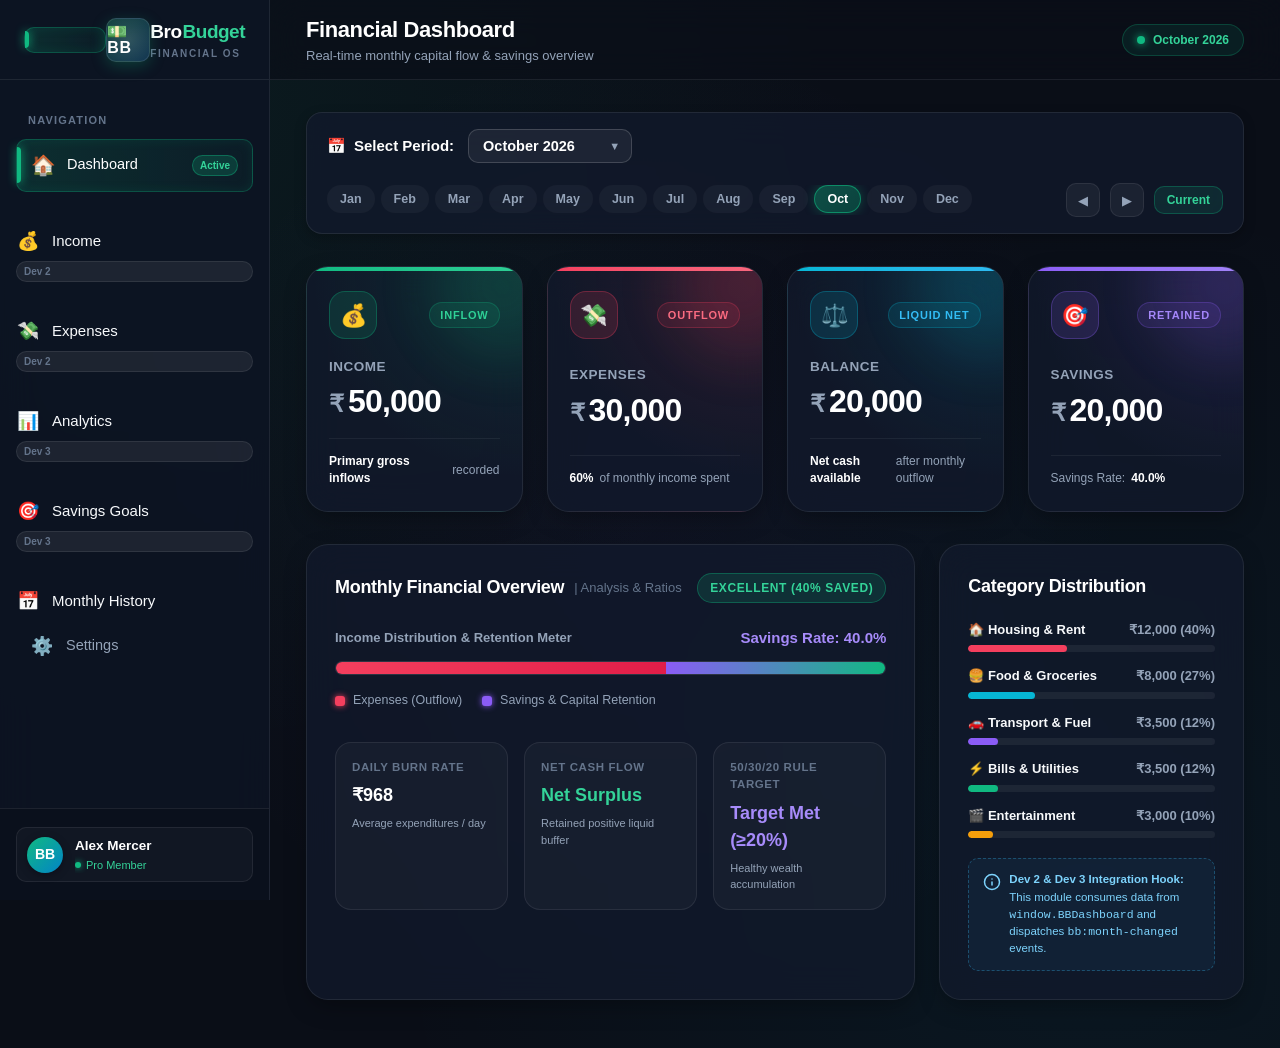
==== commit 0b905f8d: "fix: connect dashboard navigation" ====
--- a/index.html
+++ b/index.html
@@ -27,7 +27,7 @@
       
       <!-- Brand Header -->
       <div class="bb-sidebar-brand-header">
-        <a href="#dashboard" class="bb-sidebar-brand-link" aria-label="BroBudget Home">
+        <a href="#dashboard" class="bb-sidebar-nav-item bb-sidebar-active" aria-current="page"></a>
           <div class="bb-sidebar-brand-emblem">
             <span class="bb-sidebar-brand-icon-text">💵 BB</span>
           </div>
@@ -52,7 +52,7 @@
         </a>
 
         <!-- 2. Income (Placeholder - Dev 2 Module) -->
-        <a href="#income" class="bb-sidebar-nav-item" data-bb-module="Income Tracker" data-bb-dev="Developer 2">
+        <a href="transactions.html" class="bb-sidebar-nav-item" data-bb-module="Income Tracker" data-bb-dev="Developer 2"></a>
           <div class="bb-sidebar-nav-item-left">
             <span class="bb-sidebar-nav-icon" aria-hidden="true">💰</span>
             <span class="bb-sidebar-nav-text">Income</span>
@@ -61,7 +61,7 @@
         </a>
 
         <!-- 3. Expenses (Placeholder - Dev 2 Module) -->
-        <a href="#expenses" class="bb-sidebar-nav-item" data-bb-module="Expense Entry" data-bb-dev="Developer 2">
+       <a href="transactions.html" class="bb-sidebar-nav-item" data-bb-module="Expense Entry" data-bb-dev="Developer 2"></a>
           <div class="bb-sidebar-nav-item-left">
             <span class="bb-sidebar-nav-icon" aria-hidden="true">💸</span>
             <span class="bb-sidebar-nav-text">Expenses</span>
@@ -70,7 +70,7 @@
         </a>
 
         <!-- 4. Analytics (Placeholder - Dev 3 Module) -->
-        <a href="#analytics" class="bb-sidebar-nav-item" data-bb-module="Advanced Analytics" data-bb-dev="Developer 3">
+        <a href="analytics.html" class="bb-sidebar-nav-item" data-bb-module="Advanced Analytics" data-bb-dev="Developer 3"></a>
           <div class="bb-sidebar-nav-item-left">
             <span class="bb-sidebar-nav-icon" aria-hidden="true">📊</span>
             <span class="bb-sidebar-nav-text">Analytics</span>
@@ -79,7 +79,7 @@
         </a>
 
         <!-- 5. Savings Goals (Placeholder - Dev 3 Module) -->
-        <a href="#goals" class="bb-sidebar-nav-item" data-bb-module="Savings Goals" data-bb-dev="Developer 3">
+        <a href="analytics.html" class="bb-sidebar-nav-item" data-bb-module="Savings Goals" data-bb-dev="Developer 3"></a>
           <div class="bb-sidebar-nav-item-left">
             <span class="bb-sidebar-nav-icon" aria-hidden="true">🎯</span>
             <span class="bb-sidebar-nav-text">Savings Goals</span>
@@ -88,7 +88,7 @@
         </a>
 
         <!-- 6. Monthly History (Placeholder) -->
-        <a href="#history" class="bb-sidebar-nav-item" data-bb-module="Monthly History" data-bb-dev="BroBudget Core">
+        <a href="analytics.html" class="bb-sidebar-nav-item" data-bb-module="Monthly History" data-bb-dev="BroBudget Core"></a>
           <div class="bb-sidebar-nav-item-left">
             <span class="bb-sidebar-nav-icon" aria-hidden="true">📅</span>
             <span class="bb-sidebar-nav-text">Monthly History</span>
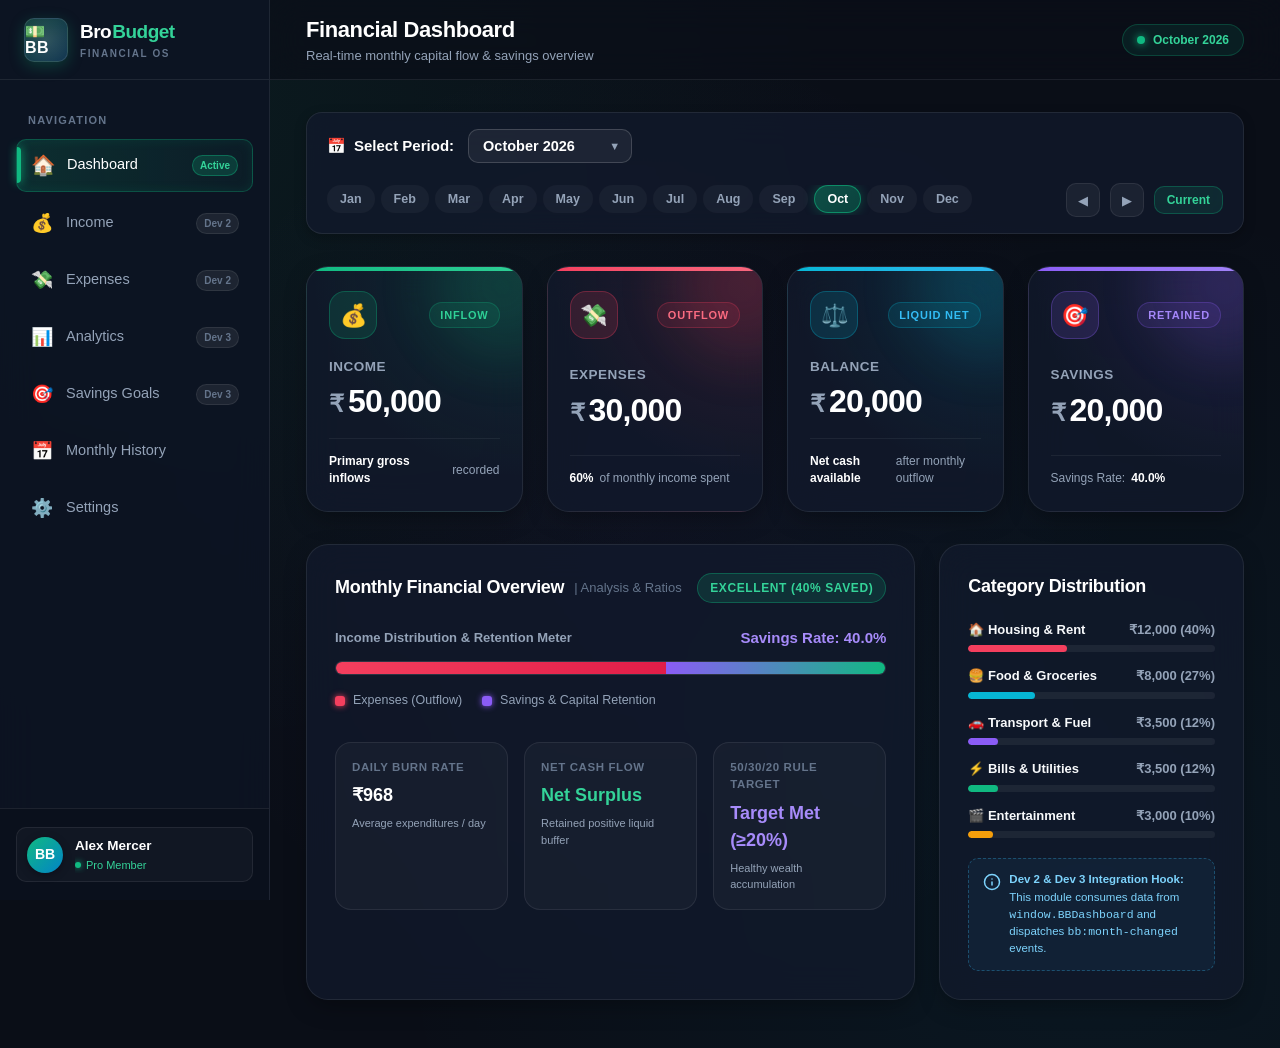
==== commit 554a40f5: "fix: connect dashboard navigation" ====
--- a/index.html
+++ b/index.html
@@ -27,7 +27,7 @@
       
       <!-- Brand Header -->
       <div class="bb-sidebar-brand-header">
-        <a href="#dashboard" class="bb-sidebar-nav-item bb-sidebar-active" aria-current="page"></a>
+        <a href="#dashboard" class="bb-sidebar-brand-link" aria-label="BroBudget Home">
           <div class="bb-sidebar-brand-emblem">
             <span class="bb-sidebar-brand-icon-text">💵 BB</span>
           </div>
@@ -52,7 +52,7 @@
         </a>
 
         <!-- 2. Income (Placeholder - Dev 2 Module) -->
-        <a href="transactions.html" class="bb-sidebar-nav-item" data-bb-module="Income Tracker" data-bb-dev="Developer 2"></a>
+        <a href="#income" class="bb-sidebar-nav-item" data-bb-module="Income Tracker" data-bb-dev="Developer 2">
           <div class="bb-sidebar-nav-item-left">
             <span class="bb-sidebar-nav-icon" aria-hidden="true">💰</span>
             <span class="bb-sidebar-nav-text">Income</span>
@@ -61,7 +61,7 @@
         </a>
 
         <!-- 3. Expenses (Placeholder - Dev 2 Module) -->
-       <a href="transactions.html" class="bb-sidebar-nav-item" data-bb-module="Expense Entry" data-bb-dev="Developer 2"></a>
+        <a href="#expenses" class="bb-sidebar-nav-item" data-bb-module="Expense Entry" data-bb-dev="Developer 2">
           <div class="bb-sidebar-nav-item-left">
             <span class="bb-sidebar-nav-icon" aria-hidden="true">💸</span>
             <span class="bb-sidebar-nav-text">Expenses</span>
@@ -70,7 +70,7 @@
         </a>
 
         <!-- 4. Analytics (Placeholder - Dev 3 Module) -->
-        <a href="analytics.html" class="bb-sidebar-nav-item" data-bb-module="Advanced Analytics" data-bb-dev="Developer 3"></a>
+        <a href="#analytics" class="bb-sidebar-nav-item" data-bb-module="Advanced Analytics" data-bb-dev="Developer 3">
           <div class="bb-sidebar-nav-item-left">
             <span class="bb-sidebar-nav-icon" aria-hidden="true">📊</span>
             <span class="bb-sidebar-nav-text">Analytics</span>
@@ -79,7 +79,7 @@
         </a>
 
         <!-- 5. Savings Goals (Placeholder - Dev 3 Module) -->
-        <a href="analytics.html" class="bb-sidebar-nav-item" data-bb-module="Savings Goals" data-bb-dev="Developer 3"></a>
+        <a href="#goals" class="bb-sidebar-nav-item" data-bb-module="Savings Goals" data-bb-dev="Developer 3">
           <div class="bb-sidebar-nav-item-left">
             <span class="bb-sidebar-nav-icon" aria-hidden="true">🎯</span>
             <span class="bb-sidebar-nav-text">Savings Goals</span>
@@ -88,7 +88,7 @@
         </a>
 
         <!-- 6. Monthly History (Placeholder) -->
-        <a href="analytics.html" class="bb-sidebar-nav-item" data-bb-module="Monthly History" data-bb-dev="BroBudget Core"></a>
+        <a href="#history" class="bb-sidebar-nav-item" data-bb-module="Monthly History" data-bb-dev="BroBudget Core">
           <div class="bb-sidebar-nav-item-left">
             <span class="bb-sidebar-nav-icon" aria-hidden="true">📅</span>
             <span class="bb-sidebar-nav-text">Monthly History</span>
